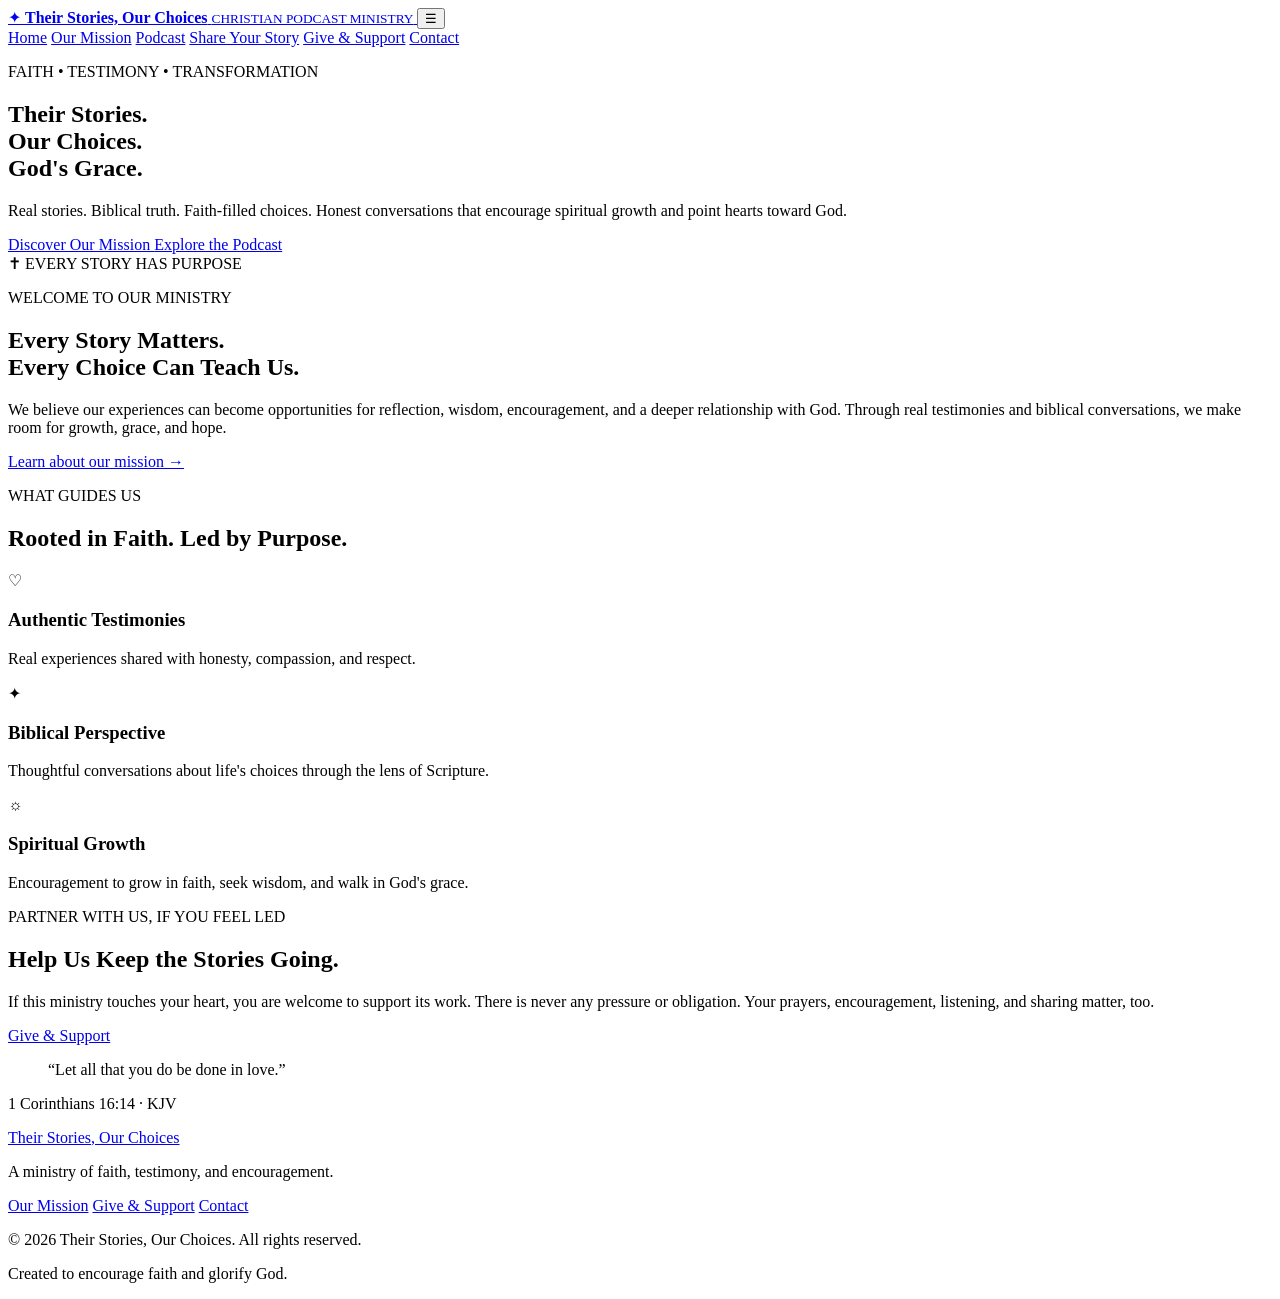
==== index.html @ bbc8c81e "Create index.html for podcast ministry website Add ministry homepage This HTML file serves as the ma" ====
<!DOCTYPE html>
<html lang="en">
<head>
  <meta charset="UTF-8">
  <meta name="viewport" content="width=device-width, initial-scale=1">
  <meta name="theme-color" content="#24104D">
  <meta name="description" content="Their Stories, Our Choices is a Christian podcast ministry sharing testimonies, biblical wisdom, and faith-filled conversations.">
  <title>Their Stories, Our Choices | Christian Ministry</title>
  <link rel="stylesheet" href="styles.css">
</head>
<body>
  <header class="site-header">
    <a class="brand" href="index.html">
      <span class="brand-mark" aria-hidden="true">✦</span>
      <span>
        <strong>Their Stories, Our Choices</strong>
        <small>CHRISTIAN PODCAST MINISTRY</small>
      </span>
    </a>

    <button class="menu-toggle" aria-label="Open navigation"
      aria-expanded="false" aria-controls="main-nav">
      ☰
    </button>

    <nav id="main-nav" class="main-nav" aria-label="Main navigation">
      <a href="index.html" aria-current="page">Home</a>
      <a href="mission.html">Our Mission</a>
      <a href="podcast.html">Podcast</a>
      <a href="stories.html">Share Your Story</a>
      <a href="giving.html">Give &amp; Support</a>
      <a href="contact.html">Contact</a>
    </nav>
  </header>

  <main>
    <section class="hero">
      <div class="hero-content">
        <p class="eyebrow">FAITH • TESTIMONY • TRANSFORMATION</p>
        <h1>Their Stories.<br>Our Choices.<br><span>God's Grace.</span></h1>
        <p class="hero-text">
          Real stories. Biblical truth. Faith-filled choices.
          Honest conversations that encourage spiritual growth
          and point hearts toward God.
        </p>
        <div class="hero-actions">
          <a class="button button-gold" href="mission.html">
            Discover Our Mission
          </a>
          <a class="button button-outline" href="podcast.html">
            Explore the Podcast
          </a>
        </div>
      </div>

      <div class="hero-art" aria-hidden="true">
        <div class="art-circle">
          <span class="art-cross">✝</span>
          <span class="art-caption">EVERY STORY HAS PURPOSE</span>
        </div>
      </div>
    </section>

    <section class="welcome section">
      <p class="eyebrow">WELCOME TO OUR MINISTRY</p>
      <h2>Every Story Matters.<br>Every Choice Can Teach Us.</h2>
      <p class="section-intro">
        We believe our experiences can become opportunities for
        reflection, wisdom, encouragement, and a deeper relationship
        with God. Through real testimonies and biblical conversations,
        we make room for growth, grace, and hope.
      </p>
      <a class="text-link" href="mission.html">Learn about our mission →</a>
    </section>

    <section class="pillars section">
      <div class="section-heading">
        <p class="eyebrow">WHAT GUIDES US</p>
        <h2>Rooted in Faith. Led by Purpose.</h2>
      </div>

      <div class="card-grid">
        <article class="ministry-card">
          <span class="card-icon" aria-hidden="true">♡</span>
          <h3>Authentic Testimonies</h3>
          <p>Real experiences shared with honesty, compassion, and respect.</p>
        </article>
        <article class="ministry-card">
          <span class="card-icon" aria-hidden="true">✦</span>
          <h3>Biblical Perspective</h3>
          <p>Thoughtful conversations about life's choices through the lens of Scripture.</p>
        </article>
        <article class="ministry-card">
          <span class="card-icon" aria-hidden="true">☼</span>
          <h3>Spiritual Growth</h3>
          <p>Encouragement to grow in faith, seek wisdom, and walk in God's grace.</p>
        </article>
      </div>
    </section>

    <section class="support-banner">
      <p class="eyebrow">PARTNER WITH US, IF YOU FEEL LED</p>
      <h2>Help Us Keep the Stories Going.</h2>
      <p>
        If this ministry touches your heart, you are welcome to support
        its work. There is never any pressure or obligation. Your prayers,
        encouragement, listening, and sharing matter, too.
      </p>
      <a class="button button-gold" href="giving.html">Give &amp; Support</a>
    </section>

    <section class="scripture section">
      <blockquote>
        “Let all that you do be done in love.”
      </blockquote>
      <p>1 Corinthians 16:14 · KJV</p>
    </section>
  </main>

  <footer class="site-footer">
    <a class="footer-brand" href="index.html">Their Stories, Our Choices</a>
    <p>A ministry of faith, testimony, and encouragement.</p>
    <nav aria-label="Footer navigation">
      <a href="mission.html">Our Mission</a>
      <a href="giving.html">Give &amp; Support</a>
      <a href="contact.html">Contact</a>
    </nav>
    <p class="copyright">
      © <span id="year">2026</span> Their Stories, Our Choices.
      All rights reserved.
    </p>
    <p class="footer-note">Created to encourage faith and glorify God.</p>
  </footer>

  <script src="script.js"></script>
</body>
</html>
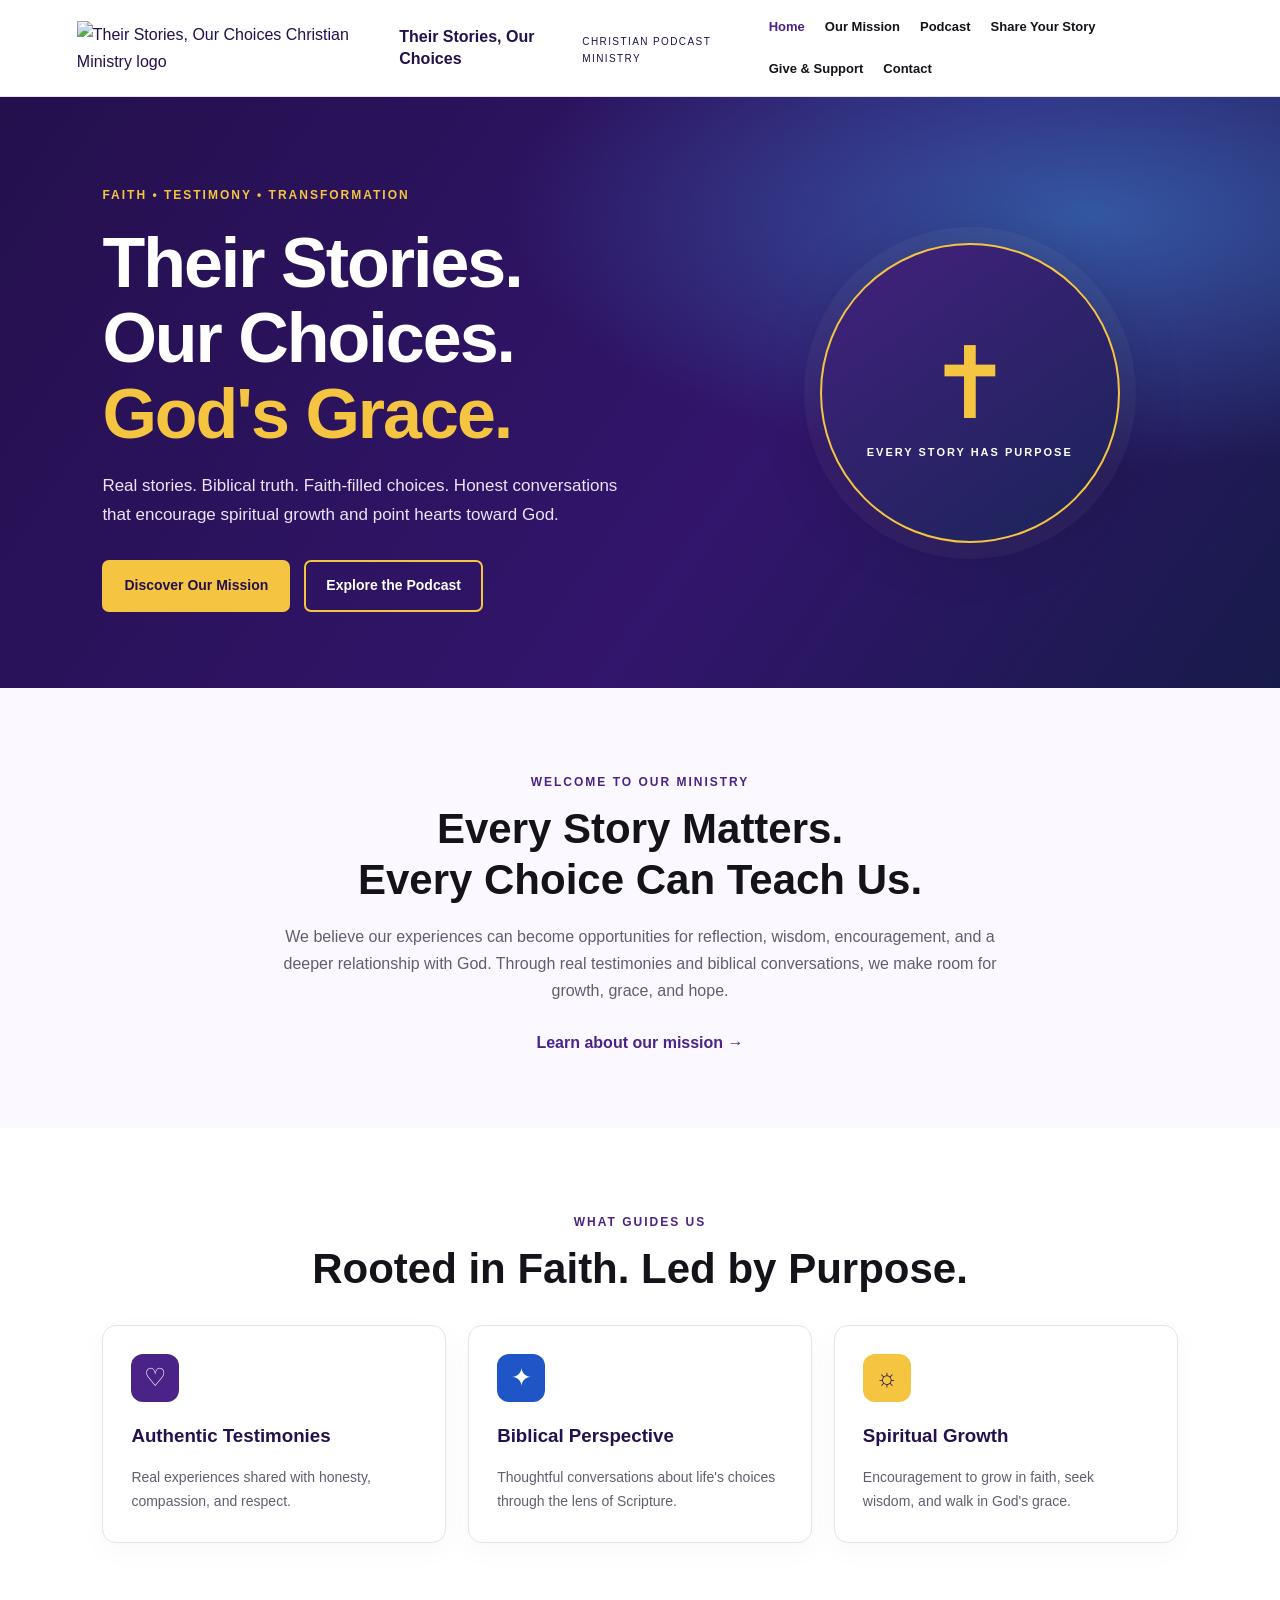
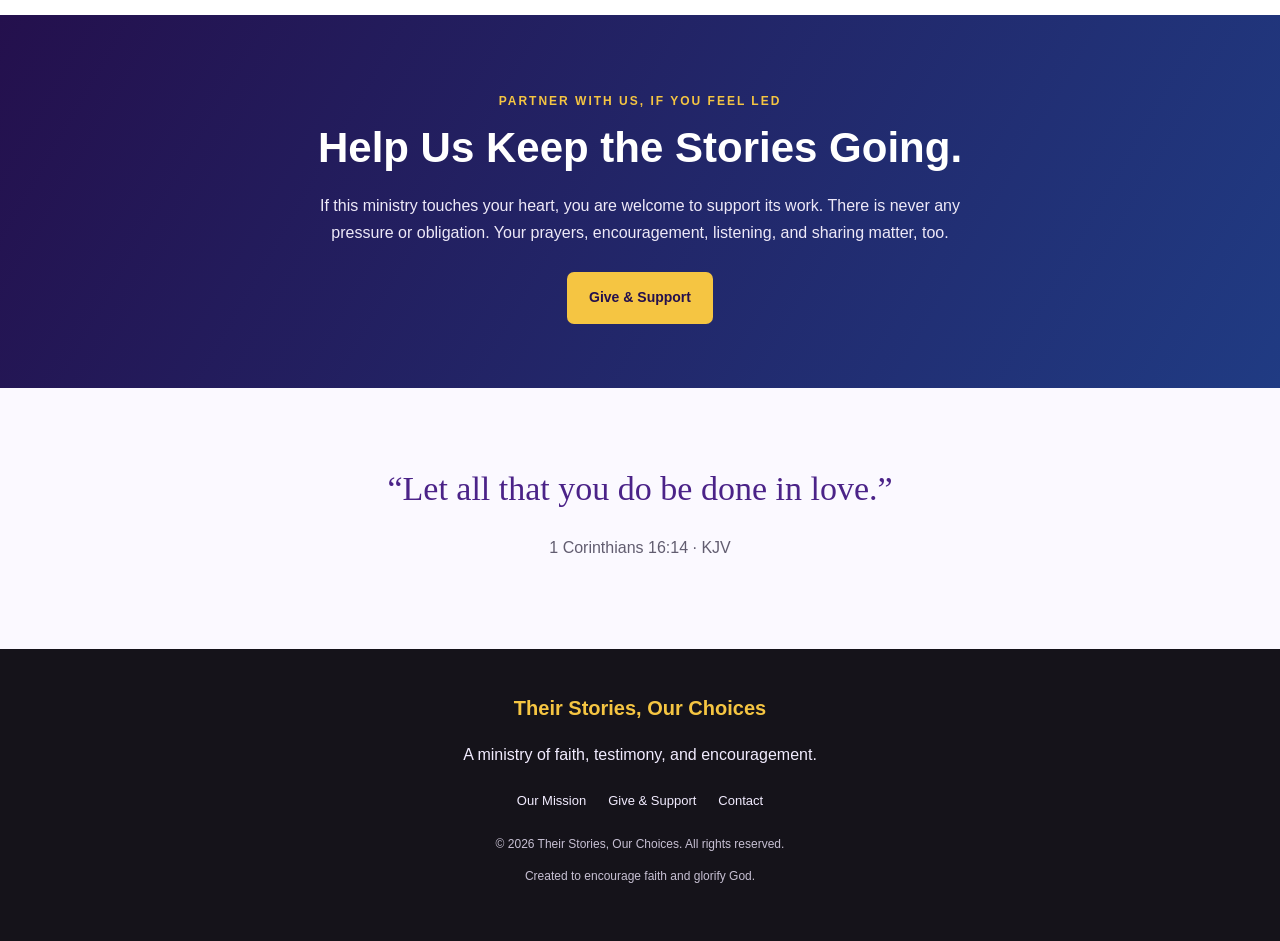
==== commit 3b3b9446: "Replace brand mark with logo image in header" ====
--- a/index.html
+++ b/index.html
@@ -12,8 +12,11 @@
 <body>
   <header class="site-header">
     <a class="brand" href="index.html">
-      <span class="brand-mark" aria-hidden="true">✦</span>
-      <span>
+      <img
+  class="brand-logo"
+  src="ministry-logo2026.jpg"
+ alt="Their Stories, Our Choices Christian Ministry logo"
+>
         <strong>Their Stories, Our Choices</strong>
         <small>CHRISTIAN PODCAST MINISTRY</small>
       </span>
--- a/styles.css
+++ b/styles.css
@@ -0,0 +1,469 @@
+:root {
+  --purple: #4B2388;
+  --deep-purple: #24104D;
+  --blue: #2055C7;
+  --gold: #F5C542;
+  --black: #15131A;
+  --white: #FFFFFF;
+  --cream: #FBF9FF;
+  --muted: #625D70;
+  --border: #E7E1F0;
+}
+
+* {
+  box-sizing: border-box;
+}
+
+html {
+  scroll-behavior: smooth;
+}
+
+body {
+  margin: 0;
+  color: var(--black);
+  background: var(--white);
+  font-family: Arial, Helvetica, sans-serif;
+  line-height: 1.7;
+}
+
+a {
+  color: inherit;
+  text-decoration: none;
+}
+
+a:focus-visible,
+button:focus-visible {
+  outline: 3px solid var(--gold);
+  outline-offset: 4px;
+}
+
+.site-header {
+  min-height: 88px;
+  display: flex;
+  align-items: center;
+  justify-content: space-between;
+  gap: 24px;
+  padding: 16px 6%;
+  background: var(--white);
+  border-bottom: 1px solid var(--border);
+}
+
+.brand {
+  display: flex;
+  align-items: center;
+  gap: 12px;
+  color: var(--deep-purple);
+}
+
+.brand-mark {
+  display: grid;
+  place-items: center;
+  width: 48px;
+  height: 48px;
+  border-radius: 12px;
+  color: var(--deep-purple);
+  background: var(--gold);
+  font-size: 28px;
+}
+
+.brand strong,
+.brand small {
+  display: block;
+}
+
+.brand strong {
+  font-size: 16px;
+  line-height: 1.4;
+}
+
+.brand small {
+  margin-top: 4px;
+  font-size: 10px;
+  letter-spacing: 1.4px;
+}
+
+.main-nav {
+  display: flex;
+  align-items: center;
+  gap: 20px;
+  flex-wrap: wrap;
+}
+
+.main-nav a {
+  font-size: 13px;
+  font-weight: 700;
+}
+
+.main-nav a:hover,
+.main-nav a[aria-current="page"] {
+  color: var(--purple);
+}
+
+.menu-toggle {
+  display: none;
+  padding: 8px 12px;
+  color: var(--deep-purple);
+  background: var(--cream);
+  border: 1px solid var(--border);
+  border-radius: 8px;
+  font-size: 23px;
+  cursor: pointer;
+}
+
+.hero {
+  display: grid;
+  grid-template-columns: 1.2fr 0.8fr;
+  align-items: center;
+  gap: 36px;
+  padding: 76px 8%;
+  color: var(--white);
+  background:
+    radial-gradient(ellipse at 85% 20%, #3457A2 0%, transparent 38%),
+    linear-gradient(125deg, var(--deep-purple), #32156C 60%, #171B4A);
+}
+
+.hero-content {
+  max-width: 650px;
+}
+
+.eyebrow {
+  color: var(--gold);
+  font-size: 12px;
+  font-weight: 800;
+  letter-spacing: 2px;
+}
+
+.hero h1 {
+  margin: 20px 0;
+  font-size: clamp(40px, 5.5vw, 70px);
+  line-height: 1.08;
+  letter-spacing: -2px;
+}
+
+.hero h1 span {
+  color: var(--gold);
+}
+
+.hero-text {
+  max-width: 540px;
+  color: #EAE4F8;
+  font-size: 17px;
+}
+
+.hero-actions {
+  display: flex;
+  flex-wrap: wrap;
+  gap: 14px;
+  margin-top: 30px;
+}
+
+.button {
+  display: inline-flex;
+  justify-content: center;
+  align-items: center;
+  min-height: 48px;
+  padding: 12px 20px;
+  border: 2px solid transparent;
+  border-radius: 7px;
+  font-size: 14px;
+  font-weight: 800;
+  text-align: center;
+  transition: transform 0.2s ease, opacity 0.2s ease;
+}
+
+.button:hover {
+  transform: translateY(-2px);
+}
+
+.button-gold {
+  color: var(--deep-purple);
+  background: var(--gold);
+}
+
+.button-outline {
+  color: var(--white);
+  border-color: var(--gold);
+}
+
+.hero-art {
+  display: grid;
+  place-items: center;
+  min-height: 330px;
+}
+
+.art-circle {
+  display: flex;
+  flex-direction: column;
+  align-items: center;
+  justify-content: center;
+  width: min(300px, 75vw);
+  aspect-ratio: 1;
+  border: 2px solid var(--gold);
+  border-radius: 50%;
+  background: linear-gradient(145deg, #43217D, #1A2459);
+  box-shadow: 0 0 0 16px #FFFFFF0A, 0 0 65px #00000030;
+}
+
+.art-cross {
+  color: var(--gold);
+  font-size: 100px;
+  line-height: 1.2;
+}
+
+.art-caption {
+  color: var(--white);
+  font-size: 11px;
+  font-weight: 800;
+  letter-spacing: 2px;
+}
+
+.section {
+  padding: 72px 8%;
+}
+
+.welcome {
+  text-align: center;
+  background: var(--cream);
+}
+
+.welcome .eyebrow,
+.section-heading .eyebrow {
+  color: var(--purple);
+}
+
+.section h2,
+.support-banner h2 {
+  margin: 10px 0 18px;
+  font-size: clamp(28px, 4vw, 42px);
+  line-height: 1.2;
+}
+
+.section-intro {
+  max-width: 760px;
+  margin: 0 auto 24px;
+  color: var(--muted);
+}
+
+.text-link {
+  color: var(--purple);
+  font-weight: 800;
+}
+
+.pillars {
+  background: var(--white);
+}
+
+.section-heading {
+  margin-bottom: 30px;
+  text-align: center;
+}
+
+.card-grid {
+  display: grid;
+  grid-template-columns: repeat(3, minmax(0, 1fr));
+  gap: 22px;
+}
+
+.ministry-card {
+  padding: 28px;
+  border: 1px solid var(--border);
+  border-radius: 14px;
+  background: var(--white);
+  box-shadow: 0 8px 28px #24104D08;
+}
+
+.card-icon {
+  display: grid;
+  place-items: center;
+  width: 48px;
+  height: 48px;
+  border-radius: 12px;
+  color: var(--white);
+  background: var(--purple);
+  font-size: 25px;
+}
+
+.ministry-card:nth-child(2) .card-icon {
+  background: var(--blue);
+}
+
+.ministry-card:nth-child(3) .card-icon {
+  color: var(--deep-purple);
+  background: var(--gold);
+}
+
+.ministry-card h3 {
+  margin-bottom: 8px;
+  color: var(--deep-purple);
+}
+
+.ministry-card p {
+  margin-bottom: 0;
+  color: var(--muted);
+  font-size: 14px;
+}
+
+.support-banner {
+  padding: 64px 8%;
+  color: var(--white);
+  background: linear-gradient(120deg, var(--deep-purple), #203B83);
+  text-align: center;
+}
+
+.support-banner h2 {
+  max-width: 680px;
+  margin-right: auto;
+  margin-left: auto;
+}
+
+.support-banner > p:not(.eyebrow) {
+  max-width: 700px;
+  margin: 0 auto 26px;
+  color: #EEE9F8;
+}
+
+.scripture {
+  text-align: center;
+  background: var(--cream);
+}
+
+.scripture blockquote {
+  max-width: 760px;
+  margin: 0 auto;
+  color: var(--purple);
+  font-size: clamp(24px, 3vw, 34px);
+  font-family: Georgia, serif;
+}
+
+.scripture p {
+  color: var(--muted);
+}
+
+.site-footer {
+  padding: 42px 6%;
+  color: #F2ECFF;
+  background: var(--black);
+  text-align: center;
+}
+
+.footer-brand {
+  color: var(--gold);
+  font-size: 20px;
+  font-weight: 800;
+}
+
+.site-footer nav {
+  display: flex;
+  justify-content: center;
+  flex-wrap: wrap;
+  gap: 22px;
+  margin: 22px 0;
+}
+
+.site-footer nav a {
+  font-size: 13px;
+}
+
+.copyright,
+.footer-note {
+  color: #C7C0D3;
+  font-size: 12px;
+}
+
+@media (max-width: 1050px) {
+  .site-header {
+    flex-wrap: wrap;
+  }
+
+  .main-nav {
+    gap: 14px;
+  }
+
+  .main-nav a {
+    font-size: 12px;
+  }
+}
+
+@media (max-width: 760px) {
+  .site-header {
+    position: relative;
+    padding: 14px 5%;
+  }
+
+  .brand strong {
+    font-size: 14px;
+  }
+
+  .brand small {
+    font-size: 9px;
+    letter-spacing: 1px;
+  }
+
+  .menu-toggle {
+    display: block;
+  }
+
+  .main-nav {
+    display: none;
+    width: 100%;
+    flex-direction: column;
+    align-items: stretch;
+    gap: 0;
+    padding-top: 8px;
+  }
+
+  .main-nav.is-open {
+    display: flex;
+  }
+
+  .main-nav a {
+    padding: 12px 4px;
+    border-top: 1px solid var(--border);
+    font-size: 14px;
+  }
+
+  .hero {
+    grid-template-columns: 1fr;
+    padding: 52px 6%;
+  }
+
+  .hero h1 {
+    letter-spacing: -1px;
+  }
+
+  .hero-art {
+    min-height: 260px;
+  }
+
+  .art-circle {
+    width: 235px;
+  }
+
+  .art-cross {
+    font-size: 78px;
+  }
+
+  .section {
+    padding: 52px 6%;
+  }
+
+  .card-grid {
+    grid-template-columns: 1fr;
+  }
+
+  .support-banner {
+    padding: 52px 6%;
+  }
+}
+
+@media (prefers-reduced-motion: reduce) {
+  html {
+    scroll-behavior: auto;
+  }
+
+  *,
+  *::before,
+  *::after {
+    transition-duration: 0.01ms !important;
+  }
+}
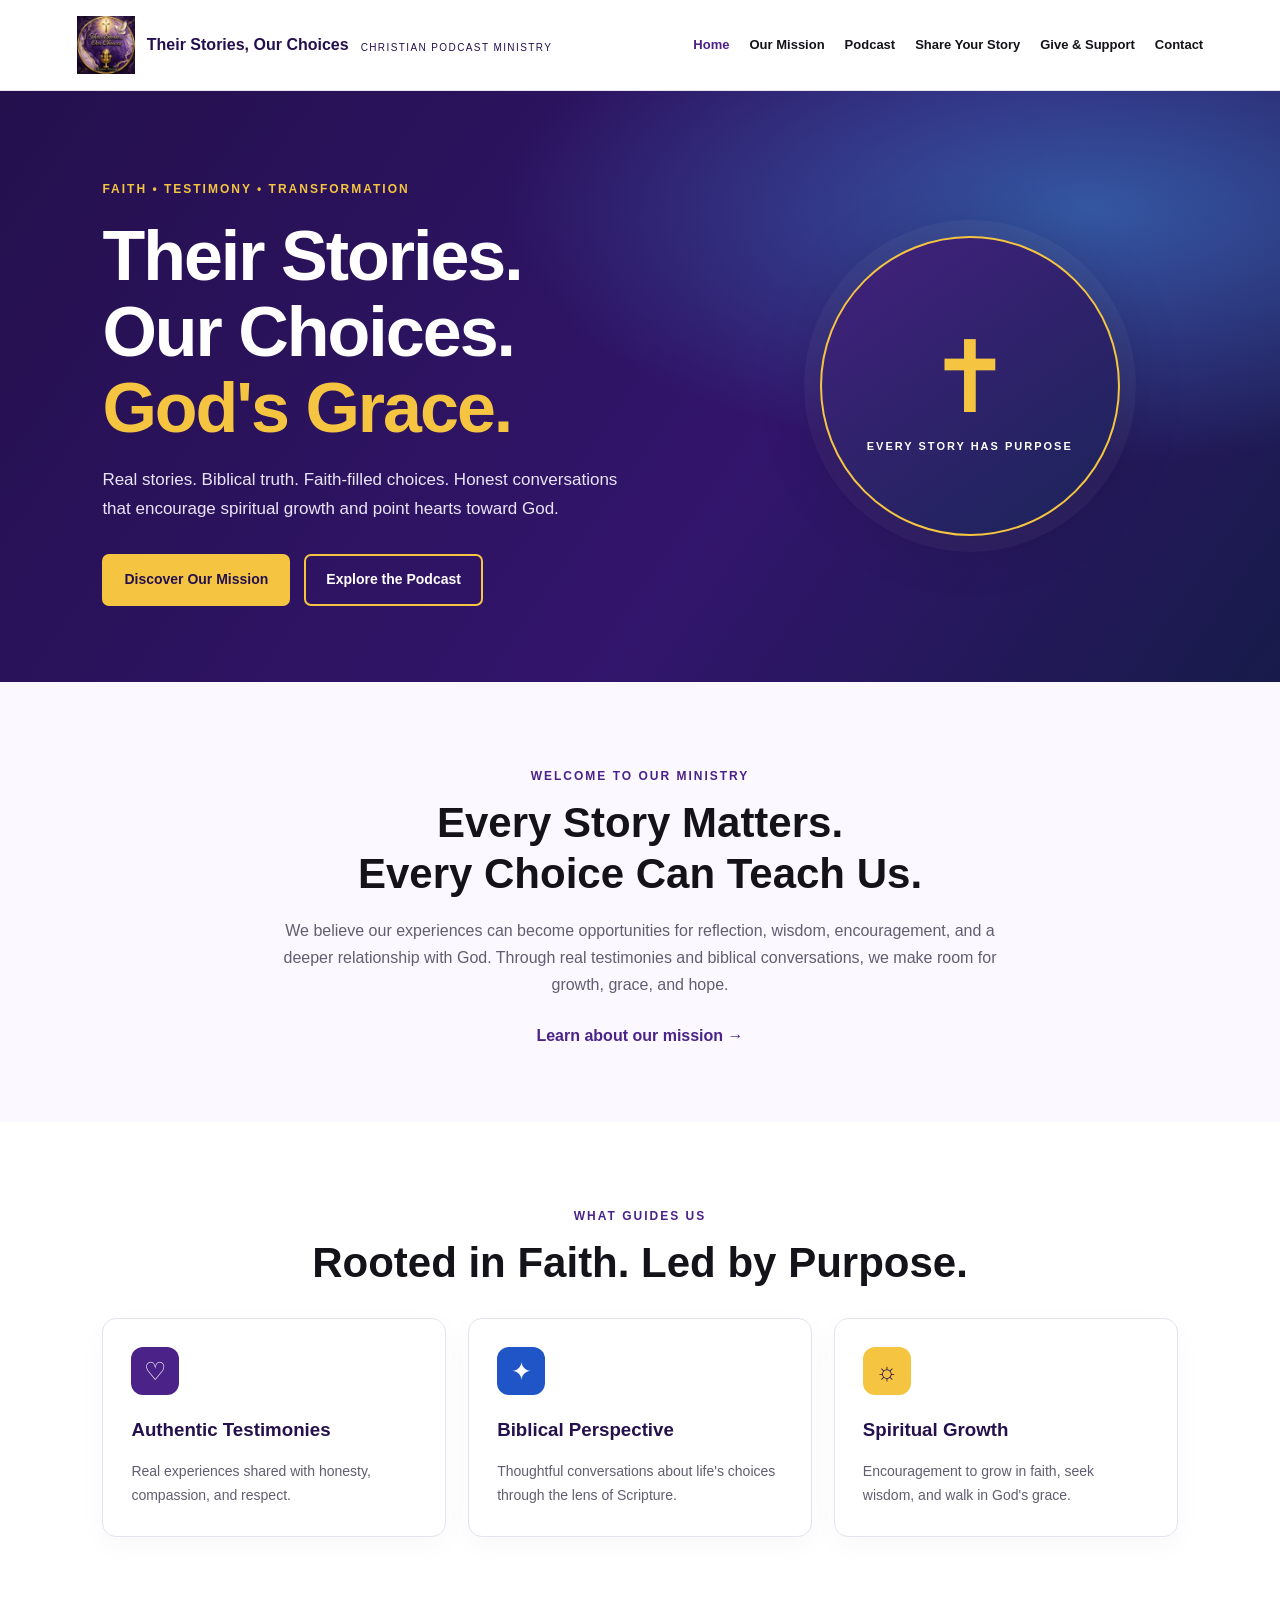
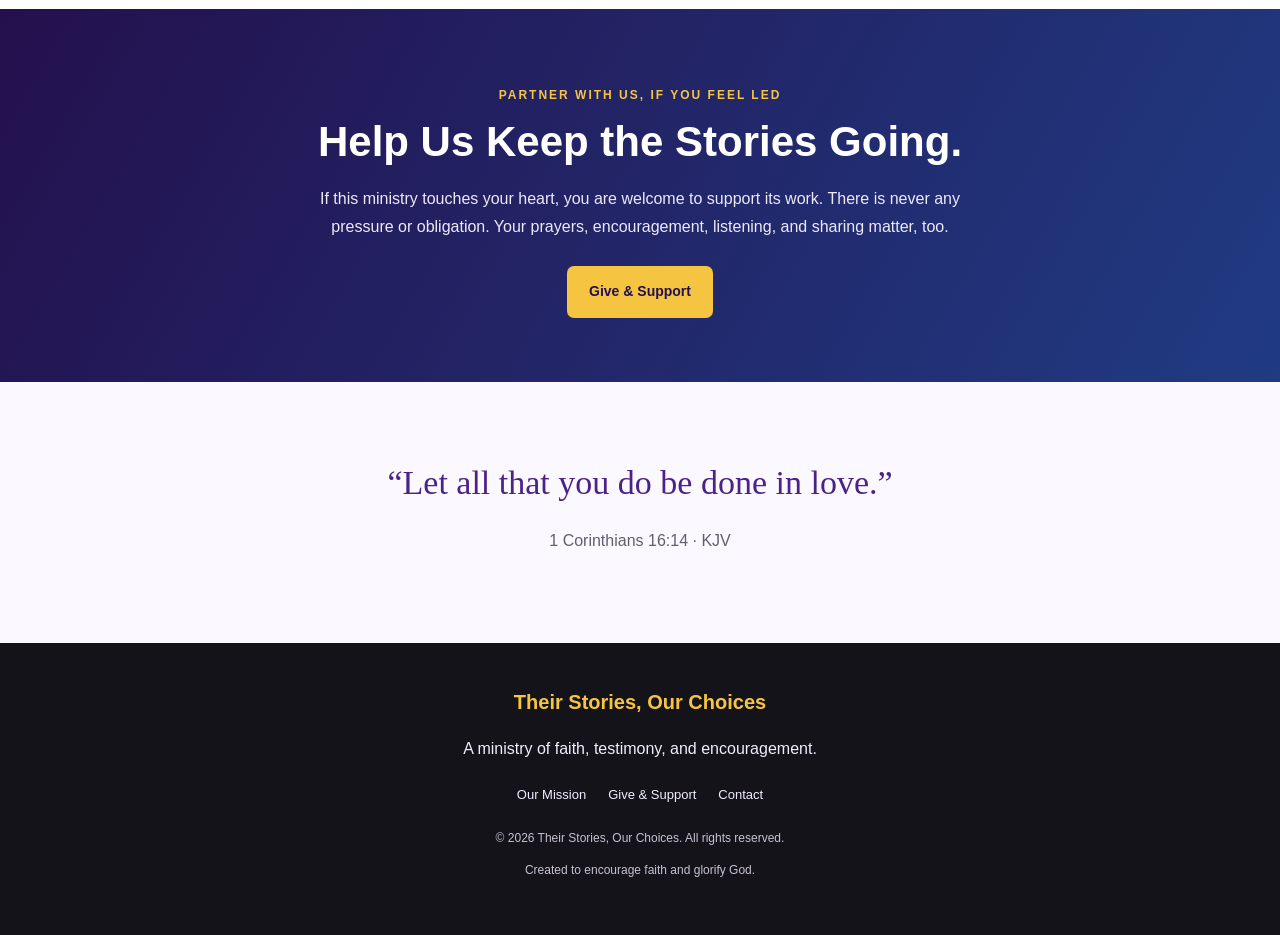
==== commit f086ad77: "Update logo image source in index.html" ====
--- a/index.html
+++ b/index.html
@@ -12,11 +12,13 @@
 <body>
   <header class="site-header">
     <a class="brand" href="index.html">
-      <img
+ 
+<img
   class="brand-logo"
-  src="ministry-logo2026.jpg"
- alt="Their Stories, Our Choices Christian Ministry logo"
+  src="Logo2026.P.png"
+  alt="Their Stories, Our Choices Christian Ministry logo"
 >
+
         <strong>Their Stories, Our Choices</strong>
         <small>CHRISTIAN PODCAST MINISTRY</small>
       </span>
--- a/styles.css
+++ b/styles.css
@@ -467,3 +467,20 @@
     transition-duration: 0.01ms !important;
   }
 }
+.brand-logo {
+  width: 58px;
+  height: 58px;
+  object-fit: contain;
+  flex-shrink: 0;
+}
+
+.brand {
+  min-width: 0;
+}
+
+@media (max-width: 760px) {
+  .brand-logo {
+    width: 46px;
+    height: 46px;
+  }
+}
